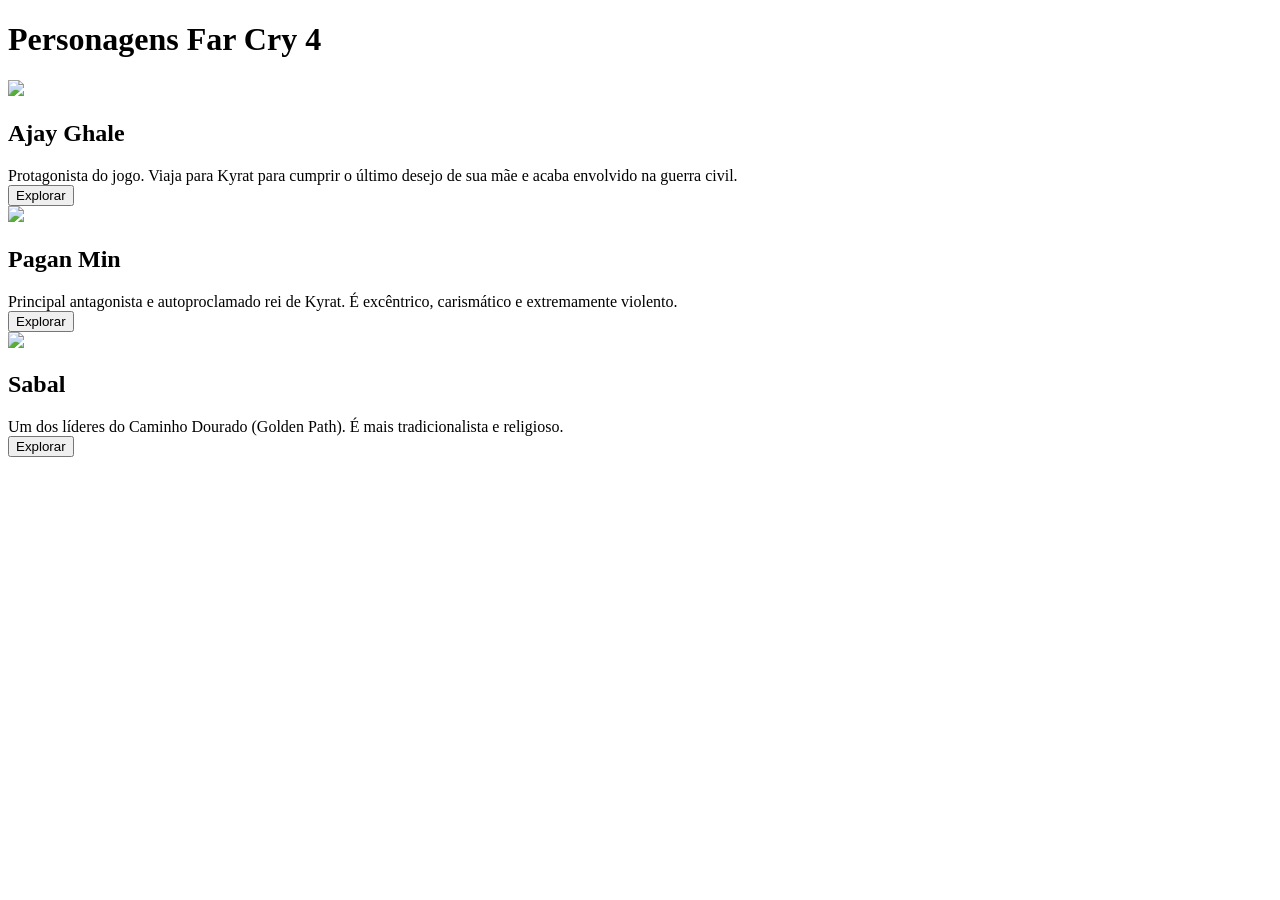
==== index.html @ 90ed8b8d "Add files via upload" ====
<!DOCTYPE html>
<html lang="pt-br">
<head>
    <meta charset="UTF-8">
    <title>Far cry 4</title>
    <link rel="stylesheet" href="style.css">
</head>
<body>
    <audio id="musica" loop>
        <source src="Musica.wav" type="audio/wav">
    </audio>
    <h1>Personagens Far Cry 4</h1>
    <script>
        const musica = document.getElementById("musica");

        function iniciarMusica() {
            musica.play().catch(() => {
                console.log("O navegador bloqueou o áudio automático.");
            });
        }

        // Quando clicar na página
        document.addEventListener("click", iniciarMusica);

        // Quando voltar para a página
        window.addEventListener("pageshow", iniciarMusica);
    </script>
    <div class="Personagens">
        <div class="card">
            <div class="card-imagem">
                <img class="card-img" src="https://assetsio.gnwcdn.com/far_cry_4_hero.jpg?width=2048&height=2048&fit=bounds&quality=85&format=jpg&auto=webp">
            </div>
            <div class="card-corpo">
                <h2>Ajay Ghale</h2>
                <div class="card-texto">
                    Protagonista do jogo. Viaja para Kyrat para cumprir o último desejo de sua mãe e acaba envolvido na guerra civil.
                </div>
                <div class="card-acao">
                    <button onclick="window.location.href='https://www.google.com/search?q=Ajay+Ghale+Far+Cry+4'">
                        Explorar
                    </button>
                </div>
            </div>
        </div>
        <div class="card">
            <div class="card-imagem">
                <img class="card-img" src="https://images.openai.com/static-rsc-4/2H_R1xKrryI7bJ6tK5zbQ6PTry-y8MIklDi1NeMacF4oKt3eIjLvYhZdxTAIlI6Sjt3_Zy3ck2coGHu7f5Nj6tB8HASZrHaJ635g9jFnHQ2R3f_cDutwd0rOvLWYRlbmIp874PWXQA6JX-oqsk0-YJfujt2PwFnIc8UIR2XjCdLzoRZdBOZxLE6aWz5kz4TE?purpose=fullsize">
            </div>
            <div class="card-corpo">
                <h2>Pagan Min</h2>
                <div class="card-texto">
                    Principal antagonista e autoproclamado rei de Kyrat. É excêntrico, carismático e extremamente violento.
                </div>
                <div class="card-acao">
                    <button onclick="window.location.href='https://www.google.com/search?q=Pagan+Min+Far+Cry+4'">
                        Explorar
                    </button>
                </div>
            </div>
        </div>
        <div class="card">
            <div class="card-imagem">
                <img class="card-img" src="https://images.openai.com/static-rsc-4/d_4OUJDxi0tcg_82kot0tisNOWjFaK3k_U--iJzrTFYm9r0DzQXXtd1-bO5Wwn6jSzxg3yJoS4aawUSFupm_2DUQxyPTsS9FhXgy5T7YfMYBtp8s9tJ7fDJ4O8akraawWl7AlUfPx4SQZ9A9tcmiZpQh9FD1dU0MCocPvQYUNHXdEoBbYZlh6jJjLEOV-35K?purpose=fullsize">
            </div>
            <div class="card-corpo">
                <h2>Sabal</h2>
                <div class="card-texto">
                    Um dos líderes do Caminho Dourado (Golden Path). É mais tradicionalista e religioso.
                </div>
                <div class="card-acao">
                    <button onclick="window.location.href='https://www.google.com/search?q=Sabal+Far+Cry+4'">
                        Explorar
                    </button>
                </div>
            </div>
        </div>
    </div>
</body>
</html>
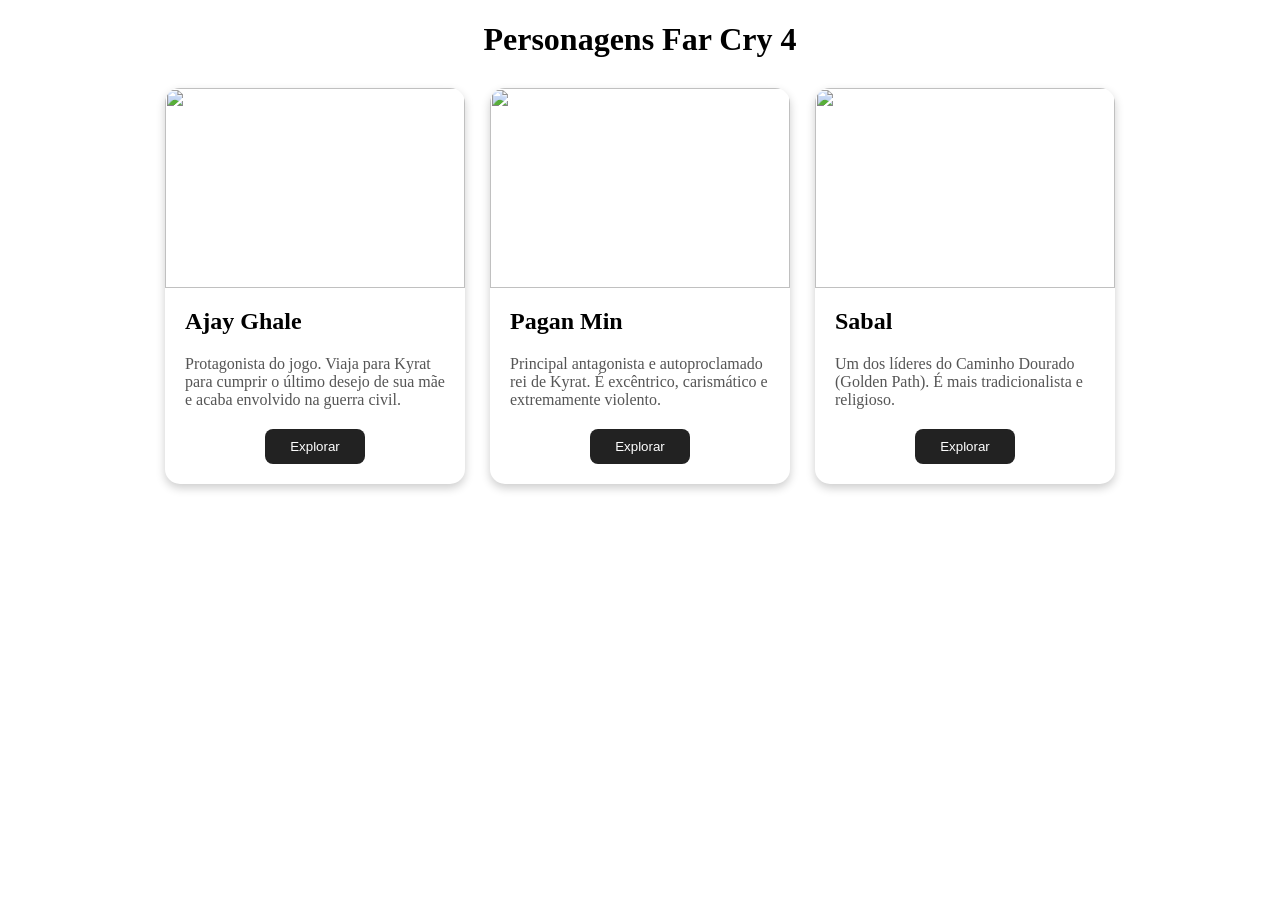
==== commit 10942221: "Adiciona projeto Far Cry 4" ====
--- a/index.html
+++ b/index.html
@@ -1,81 +1,81 @@
-<!DOCTYPE html>
-<html lang="pt-br">
-<head>
-    <meta charset="UTF-8">
-    <title>Far cry 4</title>
-    <link rel="stylesheet" href="style.css">
-</head>
-<body>
-    <audio id="musica" loop>
-        <source src="Musica.wav" type="audio/wav">
-    </audio>
-    <h1>Personagens Far Cry 4</h1>
-    <script>
-        const musica = document.getElementById("musica");
-
-        function iniciarMusica() {
-            musica.play().catch(() => {
-                console.log("O navegador bloqueou o áudio automático.");
-            });
-        }
-
-        // Quando clicar na página
-        document.addEventListener("click", iniciarMusica);
-
-        // Quando voltar para a página
-        window.addEventListener("pageshow", iniciarMusica);
-    </script>
-    <div class="Personagens">
-        <div class="card">
-            <div class="card-imagem">
-                <img class="card-img" src="https://assetsio.gnwcdn.com/far_cry_4_hero.jpg?width=2048&height=2048&fit=bounds&quality=85&format=jpg&auto=webp">
-            </div>
-            <div class="card-corpo">
-                <h2>Ajay Ghale</h2>
-                <div class="card-texto">
-                    Protagonista do jogo. Viaja para Kyrat para cumprir o último desejo de sua mãe e acaba envolvido na guerra civil.
-                </div>
-                <div class="card-acao">
-                    <button onclick="window.location.href='https://www.google.com/search?q=Ajay+Ghale+Far+Cry+4'">
-                        Explorar
-                    </button>
-                </div>
-            </div>
-        </div>
-        <div class="card">
-            <div class="card-imagem">
-                <img class="card-img" src="https://images.openai.com/static-rsc-4/2H_R1xKrryI7bJ6tK5zbQ6PTry-y8MIklDi1NeMacF4oKt3eIjLvYhZdxTAIlI6Sjt3_Zy3ck2coGHu7f5Nj6tB8HASZrHaJ635g9jFnHQ2R3f_cDutwd0rOvLWYRlbmIp874PWXQA6JX-oqsk0-YJfujt2PwFnIc8UIR2XjCdLzoRZdBOZxLE6aWz5kz4TE?purpose=fullsize">
-            </div>
-            <div class="card-corpo">
-                <h2>Pagan Min</h2>
-                <div class="card-texto">
-                    Principal antagonista e autoproclamado rei de Kyrat. É excêntrico, carismático e extremamente violento.
-                </div>
-                <div class="card-acao">
-                    <button onclick="window.location.href='https://www.google.com/search?q=Pagan+Min+Far+Cry+4'">
-                        Explorar
-                    </button>
-                </div>
-            </div>
-        </div>
-        <div class="card">
-            <div class="card-imagem">
-                <img class="card-img" src="https://images.openai.com/static-rsc-4/d_4OUJDxi0tcg_82kot0tisNOWjFaK3k_U--iJzrTFYm9r0DzQXXtd1-bO5Wwn6jSzxg3yJoS4aawUSFupm_2DUQxyPTsS9FhXgy5T7YfMYBtp8s9tJ7fDJ4O8akraawWl7AlUfPx4SQZ9A9tcmiZpQh9FD1dU0MCocPvQYUNHXdEoBbYZlh6jJjLEOV-35K?purpose=fullsize">
-            </div>
-            <div class="card-corpo">
-                <h2>Sabal</h2>
-                <div class="card-texto">
-                    Um dos líderes do Caminho Dourado (Golden Path). É mais tradicionalista e religioso.
-                </div>
-                <div class="card-acao">
-                    <button onclick="window.location.href='https://www.google.com/search?q=Sabal+Far+Cry+4'">
-                        Explorar
-                    </button>
-                </div>
-            </div>
-        </div>
-    </div>
-</body>
-</html>
-
-
+<!DOCTYPE html>
+<html lang="pt-br">
+<head>
+    <meta charset="UTF-8">
+    <title>Far cry 4</title>
+    <link rel="stylesheet" href="style.css">
+</head>
+<body>
+    <audio id="musica" loop>
+        <source src="Musica.mp3" type="audio/mpeg">
+    </audio>
+    <h1>Personagens Far Cry 4</h1>
+    <script>
+        const musica = document.getElementById("musica");
+
+        function iniciarMusica() {
+            musica.play().catch(() => {
+                console.log("O navegador bloqueou o áudio automático.");
+            });
+        }
+
+        // Quando clicar na página
+        document.addEventListener("click", iniciarMusica);
+
+        // Quando voltar para a página
+        window.addEventListener("pageshow", iniciarMusica);
+    </script>
+    <div class="Personagens">
+        <div class="card">
+            <div class="card-imagem">
+                <img class="card-img" src="https://assetsio.gnwcdn.com/far_cry_4_hero.jpg?width=2048&height=2048&fit=bounds&quality=85&format=jpg&auto=webp">
+            </div>
+            <div class="card-corpo">
+                <h2>Ajay Ghale</h2>
+                <div class="card-texto">
+                    Protagonista do jogo. Viaja para Kyrat para cumprir o último desejo de sua mãe e acaba envolvido na guerra civil.
+                </div>
+                <div class="card-acao">
+                    <button onclick="window.location.href='https://www.google.com/search?q=Ajay+Ghale+Far+Cry+4'">
+                        Explorar
+                    </button>
+                </div>
+            </div>
+        </div>
+        <div class="card">
+            <div class="card-imagem">
+                <img class="card-img" src="https://images.openai.com/static-rsc-4/2H_R1xKrryI7bJ6tK5zbQ6PTry-y8MIklDi1NeMacF4oKt3eIjLvYhZdxTAIlI6Sjt3_Zy3ck2coGHu7f5Nj6tB8HASZrHaJ635g9jFnHQ2R3f_cDutwd0rOvLWYRlbmIp874PWXQA6JX-oqsk0-YJfujt2PwFnIc8UIR2XjCdLzoRZdBOZxLE6aWz5kz4TE?purpose=fullsize">
+            </div>
+            <div class="card-corpo">
+                <h2>Pagan Min</h2>
+                <div class="card-texto">
+                    Principal antagonista e autoproclamado rei de Kyrat. É excêntrico, carismático e extremamente violento.
+                </div>
+                <div class="card-acao">
+                    <button onclick="window.location.href='https://www.google.com/search?q=Pagan+Min+Far+Cry+4'">
+                        Explorar
+                    </button>
+                </div>
+            </div>
+        </div>
+        <div class="card">
+            <div class="card-imagem">
+                <img class="card-img" src="https://images.openai.com/static-rsc-4/d_4OUJDxi0tcg_82kot0tisNOWjFaK3k_U--iJzrTFYm9r0DzQXXtd1-bO5Wwn6jSzxg3yJoS4aawUSFupm_2DUQxyPTsS9FhXgy5T7YfMYBtp8s9tJ7fDJ4O8akraawWl7AlUfPx4SQZ9A9tcmiZpQh9FD1dU0MCocPvQYUNHXdEoBbYZlh6jJjLEOV-35K?purpose=fullsize">
+            </div>
+            <div class="card-corpo">
+                <h2>Sabal</h2>
+                <div class="card-texto">
+                    Um dos líderes do Caminho Dourado (Golden Path). É mais tradicionalista e religioso.
+                </div>
+                <div class="card-acao">
+                    <button onclick="window.location.href='https://www.google.com/search?q=Sabal+Far+Cry+4'">
+                        Explorar
+                    </button>
+                </div>
+            </div>
+        </div>
+    </div>
+</body>
+</html>
+
+
--- a/style.css
+++ b/style.css
@@ -0,0 +1,67 @@
+body {
+    background-image: url("https://static0.gamerantimages.com/wordpress/wp-content/uploads/Far-Cry-4-Kyrat-artwork.jpg");
+    background-size: cover;
+    background-position: center;
+    background-attachment: fixed;
+}
+h1 {
+    text-align: center;
+    margin-bottom: 30px;
+}
+
+.Personagens {
+    display: flex;
+    justify-content: center;
+    align-items: stretch;
+    gap: 25px;
+    flex-wrap: wrap;
+}
+
+.card {
+    width: 300px;
+    background-color: white;
+    border-radius: 15px;
+    overflow: hidden;
+    box-shadow: 0 4px 10px rgba(0, 0, 0, 0.2);
+}
+
+.card-imagem {
+    width: 100%;
+    height: 200px;
+}
+
+.card-img {
+    width: 100%;
+    height: 100%;
+    object-fit: cover;
+}
+
+.card-corpo {
+    padding: 20px;
+}
+
+.card-corpo h2 {
+    margin-top: 0;
+}
+
+.card-texto {
+    color: #555;
+    margin-bottom: 20px;
+}
+
+.card-acao {
+    text-align: center;
+}
+
+button {
+    background-color: #222;
+    color: white;
+    border: none;
+    padding: 10px 25px;
+    border-radius: 8px;
+    cursor: pointer;
+}
+
+button:hover {
+    background-color: #555;
+}
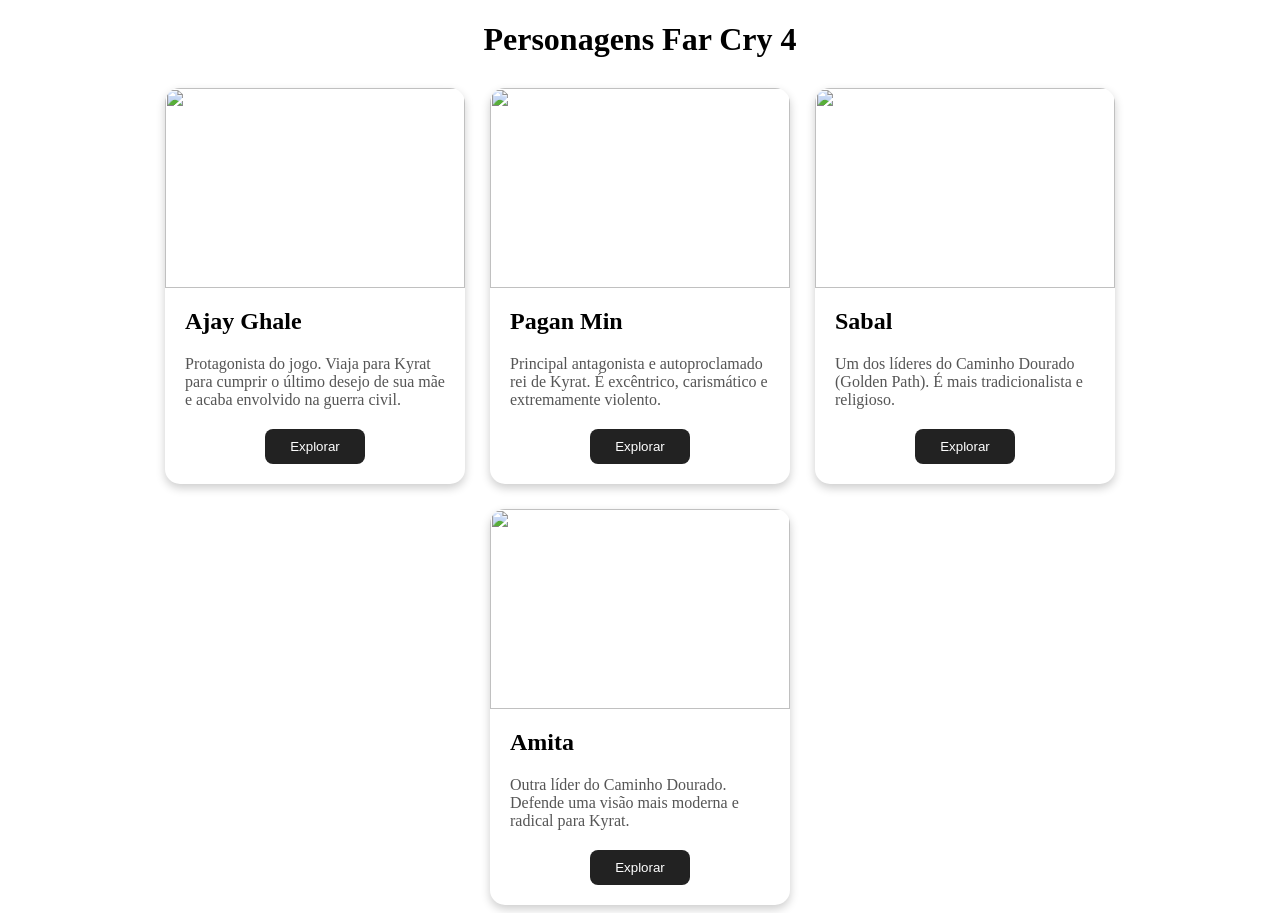
==== commit a98f4802: "Add o card da amita" ====
--- a/index.html
+++ b/index.html
@@ -74,6 +74,22 @@
                 </div>
             </div>
         </div>
+        <div class="card">
+            <div class="card-imagem">
+                <img class="card-img" src="https://static.wikia.nocookie.net/farcry/images/f/fc/ArtAmita.jpg/revision/latest/scale-to-width-down/250?cb=20190120181909&path-prefix=pt-br">
+            </div>
+            <div class="card-corpo">
+                <h2>Amita</h2>
+                <div class="card-texto">
+                    Outra líder do Caminho Dourado. Defende uma visão mais moderna e radical para Kyrat.
+                </div>
+                <div class="card-acao">
+                    <button onclick="window.location.href='https://www.google.com/search?q=Amita+Far+Cry+4'">
+                        Explorar
+                    </button>
+                </div>
+            </div>
+        </div>
     </div>
 </body>
 </html>
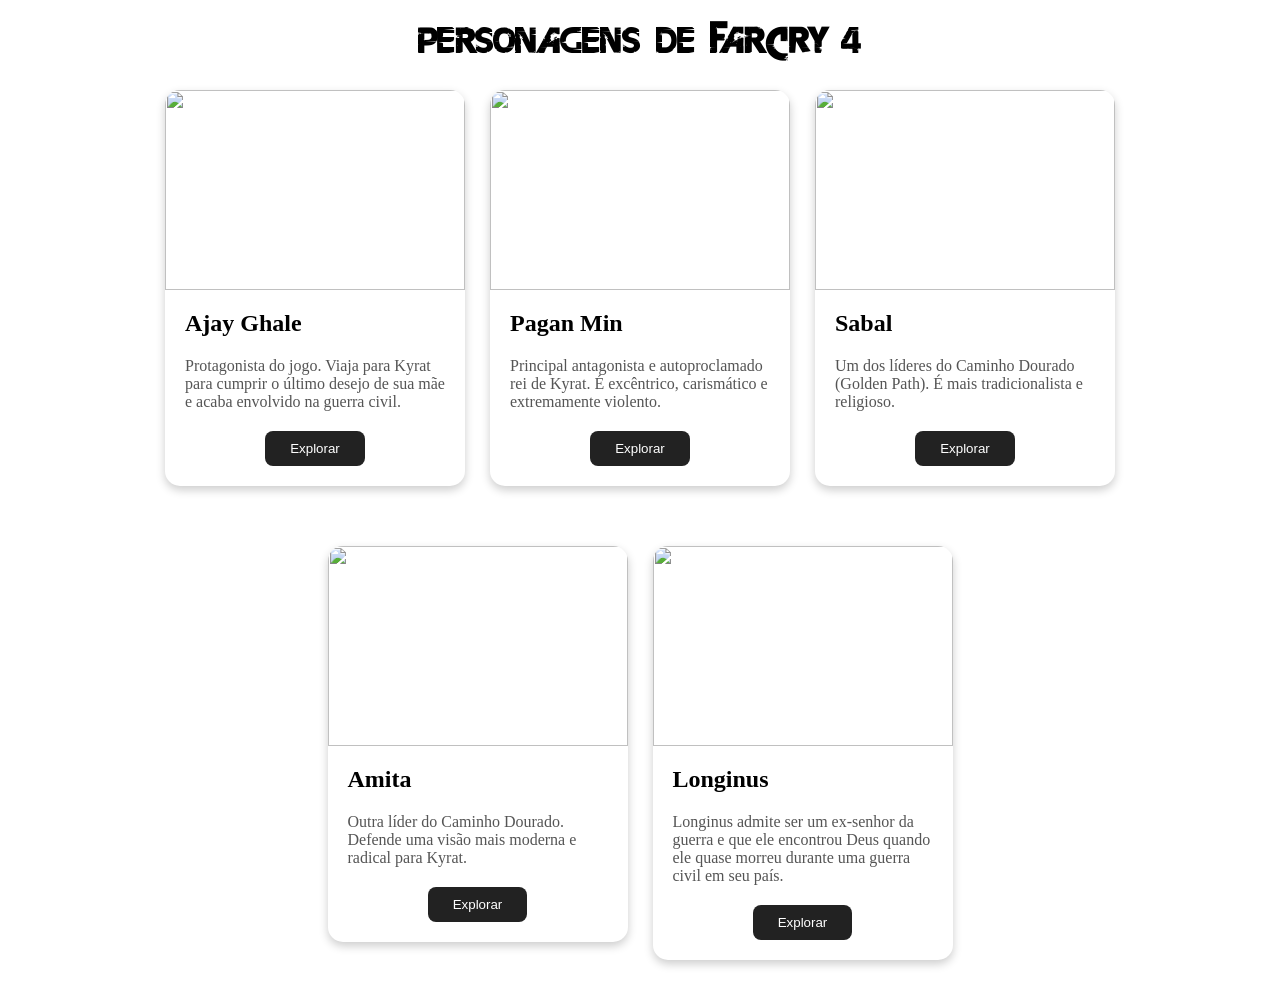
==== commit 2d2c1575: "CONSEGUI ARRUMA O CARD" ====
--- a/index.html
+++ b/index.html
@@ -9,7 +9,7 @@
     <audio id="musica" loop>
         <source src="Musica.mp3" type="audio/mpeg">
     </audio>
-    <h1>Personagens Far Cry 4</h1>
+    <h1>PERSONAGENS DE s 4</h1>
     <script>
         const musica = document.getElementById("musica");
 
@@ -90,8 +90,23 @@
                 </div>
             </div>
         </div>
+            <div class="card">
+                <div class="card-imagem">
+                    <img class="card-img" src="https://i.redd.it/3vrhpfa3b0b61.jpg">
+                </div>
+                <div class="card-corpo">
+                    <h2>Longinus</h2>
+                    <div class="card-texto">
+                        Longinus admite ser um ex-senhor da guerra e que ele encontrou Deus quando ele quase morreu durante uma guerra civil em seu país.
+                    </div>
+                    <div class="card-acao">
+                        <button onclick="window.location.href='https://www.google.com/search?q=Longinus+Far+Cry+4'">
+                            Explorar
+                        </button>
+                    </div>
+                </div>
+            </div>
+        </div>
     </div>
 </body>
-</html>
-
-
+</html>
--- a/style.css
+++ b/style.css
@@ -1,3 +1,13 @@
+@font-face {
+    font-family: "FarCry";
+    src: url("fonts/FARCEB__.TTF") format("truetype");
+}
+.titulo {
+    font-family: "FarCry", sans-serif;
+    font-size: 48px;
+    letter-spacing: 2px;
+    text-transform: none; /* importante */
+}
 body {
     background-image: url("https://static0.gamerantimages.com/wordpress/wp-content/uploads/Far-Cry-4-Kyrat-artwork.jpg");
     background-size: cover;
@@ -7,37 +17,49 @@
 h1 {
     text-align: center;
     margin-bottom: 30px;
+    font-family: "FarCry", sans-serif;
 }
 
 .Personagens {
     display: flex;
     justify-content: center;
-    align-items: stretch;
-    gap: 25px;
+    align-items: flex-start; /* MUDANÇA AQUI: impede que os cards se estiquem até o chão */
+    gap: 30px 25px; /* 30px de espaço VERTICAL entre as linhas | 25px HORIZONTAL */
     flex-wrap: wrap;
 }
 
 .card {
     width: 300px;
+    flex-shrink: 0;
+    margin-bottom: 30px; /* Adiciona 30px de espaço embaixo de cada card */
+    
     background-color: white;
     border-radius: 15px;
     overflow: hidden;
     box-shadow: 0 4px 10px rgba(0, 0, 0, 0.2);
+    display: flex;
+    flex-direction: column;
 }
 
 .card-imagem {
     width: 100%;
     height: 200px;
+    flex-shrink: 0; /* IMPEDE A IMAGEM DE SER ESMAGADA */
 }
 
 .card-img {
     width: 100%;
     height: 100%;
     object-fit: cover;
+    display: block;
 }
 
 .card-corpo {
     padding: 20px;
+    display: flex;
+    flex-direction: column;
+    flex-grow: 1;
+    justify-content: space-between;
 }
 
 .card-corpo h2 {
